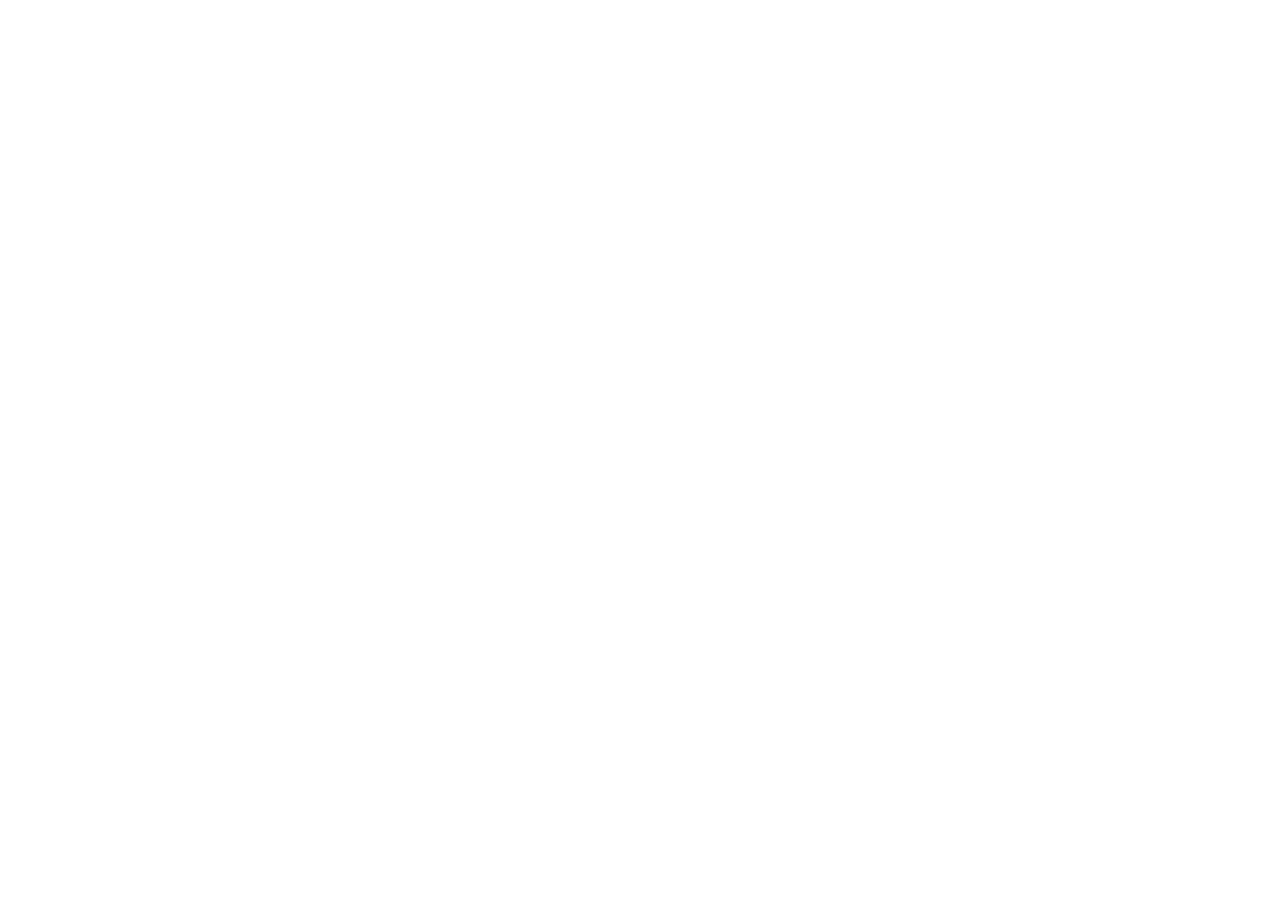
==== index.html @ 74be4c3e "Uploaded the initial files" ====
<!DOCTYPE html>
<!--[if lt IE 7]>      <html class="no-js lt-ie9 lt-ie8 lt-ie7"> <![endif]-->
<!--[if IE 7]>         <html class="no-js lt-ie9 lt-ie8"> <![endif]-->
<!--[if IE 8]>         <html class="no-js lt-ie9"> <![endif]-->
<!--[if gt IE 8]><!--> <html class="no-js"> <!--<![endif]-->
    <head>
        <meta charset="utf-8">
        <meta http-equiv="X-UA-Compatible" content="IE=edge,chrome=1">
        <title>GoFlyMe</title>
        <meta name="description" content="">
        <meta name="viewport" content="width=device-width">
        <link rel="apple-touch-icon" href="apple-touch-icon-57x57-precomposed.png" /> 
        <link rel="apple-touch-icon" sizes="72x72" href="apple-touch-icon-72x72-precomposed.png" /> 
        <link rel="apple-touch-icon" sizes="114x114" href="apple-touch-icon-114x114-precomposed.png.png" />
        <link rel="apple-touch-icon" sizes="144x144" href="apple-touch-icon-144x144-precomposed.png" />
        <link rel="icon" href="favicon.ico">
        <link rel="stylesheet" href="css/bootstrap.min.css">
        <link rel="stylesheet" href="css/bootstrap-responsive.css">

        <style>
            body {
                padding-top: 60px;
                padding-bottom: 40px;
            }
        </style>
        <link rel="stylesheet" href="css/bootstrap-responsive.min.css">
        <link rel="stylesheet" href="css/main.css">
        <script src="js/main.js" type="text/javascript"></script>
        <script src="js/vendor/modernizr-2.6.2-respond-1.1.0.min.js"></script>
    </head>
      <!--[if lt IE 7]><p class="chromeframe">You are using an <strong>outdated</strong> browser. Please <a href="http://browsehappy.com/">upgrade your browser</a> or <a href="http://www.google.com/chromeframe/?redirect=true">activate Google Chrome Frame</a> to improve your experience.</p><![endif]--><!-- This code is taken from http://twitter.github.com/bootstrap/examples/hero.html -->
      <body>
        <div class="container">
          <footer>
          </footer>
        </div><!-- /.container -->
        <script>
          !function ($) {
            $(function(){
              // carousel demo
              $('#myCarousel').carousel()
            })
          }(window.jQuery)
        </script>
        <script src="js/main.js" type="text/javascript"></script>
        <script src="js/vendor/jquery-1.10.1.min.js" type="text/javascript"></script>
        <script src="js/vendor/bootstrap.js" type="text/javascript"></script>
        <script src="js/vendor/modernizr-2.6.2-respond-1.1.0.min.js" type="text/javascript"></script>
      </body>
</html>
---- css/main.css ----
/* ==========================================================================
   Author's custom styles
   ========================================================================== */


/* GLOBAL STYLES
    -------------------------------------------------- */
    /* Padding below the footer and lighter body text */

    body {
      padding-bottom: 40px;
      color: #5a5a5a;
    }



    /* CUSTOMIZE THE NAVBAR
    -------------------------------------------------- */

    /* Special class on .container surrounding .navbar, used for positioning it into place. */
    .navbar-wrapper {
      position: absolute;
      top: 0;
      left: 0;
      right: 0;
      z-index: 10;
      margin-top: 20px;
      margin-bottom: -90px; /* Negative margin to pull up carousel. 90px is roughly margins and height of navbar. */
    }
    .navbar-wrapper .navbar {

    }

    /* Remove border and change up box shadow for more contrast */
    .navbar .navbar-inner {
      border: 0;
      -webkit-box-shadow: 0 2px 10px rgba(0,0,0,.25);
         -moz-box-shadow: 0 2px 10px rgba(0,0,0,.25);
              box-shadow: 0 2px 10px rgba(0,0,0,.25);
    }

    /* Downsize the brand/project name a bit */
    .navbar .brand {
      padding: 14px 20px 16px; /* Increase vertical padding to match navbar links */
      font-size: 16px;
      font-weight: bold;
      text-shadow: 0 -1px 0 rgba(0,0,0,.5);
    }

    /* Navbar links: increase padding for taller navbar */
    .navbar .nav > li > a {
      padding: 15px 20px;
    }

    /* Offset the responsive button for proper vertical alignment */
    .navbar .btn-navbar {
      margin-top: 10px;
    }



    /* CUSTOMIZE THE CAROUSEL
    -------------------------------------------------- */

    /* Carousel base class */
    .carousel {
      margin-bottom: 60px;
    }

    .carousel .container {
      position: relative;
      z-index: 9;
    }

    .carousel-control {
      height: 80px;
      margin-top: 0;
      font-size: 120px;
      text-shadow: 0 1px 1px rgba(0,0,0,.4);
      background-color: transparent;
      border: 0;
      z-index: 10;
    }

    .carousel .item {
      height: 500px;
    }
    .carousel img {
      position: absolute;
      top: 0;
      left: 0;
      min-width: 100%;
      height: 500px;
    }

    .carousel-caption {
      background-color: transparent;
      position: static;
      max-width: 550px;
      padding: 0 20px;
      margin-top: 200px;
    }
    .carousel-caption h1,
    .carousel-caption .lead {
      margin: 0;
      line-height: 1.25;
      color: #fff;
      text-shadow: 0 1px 1px rgba(0,0,0,.4);
    }
    .carousel-caption .btn {
      margin-top: 10px;
    }



    /* MARKETING CONTENT
    -------------------------------------------------- */

    /* Center align the text within the three columns below the carousel */
    .marketing .span4 {
      text-align: center;
    }
    .marketing h2 {
      font-weight: normal;
    }
    .marketing .span4 p {
      margin-left: 10px;
      margin-right: 10px;
    }


    /* Featurettes
    ------------------------- */

    .featurette-divider {
      margin: 80px 0; /* Space out the Bootstrap <hr> more */
    }
    .featurette {
      padding-top: 120px; /* Vertically center images part 1: add padding above and below text. */
      overflow: hidden; /* Vertically center images part 2: clear their floats. */
    }
    .featurette-image {
      margin-top: -120px; /* Vertically center images part 3: negative margin up the image the same amount of the padding to center it. */
    }

    /* Give some space on the sides of the floated elements so text doesn't run right into it. */
    .featurette-image.pull-left {
      margin-right: 40px;
    }
    .featurette-image.pull-right {
      margin-left: 40px;
    }

    /* Thin out the marketing headings */
    .featurette-heading {
      font-size: 50px;
      font-weight: 300;
      line-height: 1;
      letter-spacing: -1px;
    }



    /* RESPONSIVE CSS
    -------------------------------------------------- */

    @media (max-width: 979px) {

      .container.navbar-wrapper {
        margin-bottom: 0;
        width: auto;
      }
      .navbar-inner {
        border-radius: 0;
        margin: -20px 0;
      }

      .carousel .item {
        height: 500px;
      }
      .carousel img {
        width: auto;
        height: 500px;
      }

      .featurette {
        height: auto;
        padding: 0;
      }
      .featurette-image.pull-left,
      .featurette-image.pull-right {
        display: block;
        float: none;
        max-width: 40%;
        margin: 0 auto 20px;
      }
    }


    @media (max-width: 767px) {

      .navbar-inner {
        margin: -20px;
      }

      .carousel {
        margin-left: -20px;
        margin-right: -20px;
      }
      .carousel .container {

      }
      .carousel .item {
        height: 300px;
      }
      .carousel img {
        height: 300px;
      }
      .carousel-caption {
        width: 65%;
        padding: 0 70px;
        margin-top: 100px;
      }
      .carousel-caption h1 {
        font-size: 30px;
      }
      .carousel-caption .lead,
      .carousel-caption .btn {
        font-size: 18px;
      }

      .marketing .span4 + .span4 {
        margin-top: 40px;
      }

      .featurette-heading {
        font-size: 30px;
      }
      .featurette .lead {
        font-size: 18px;
        line-height: 1.5;
      }

    }
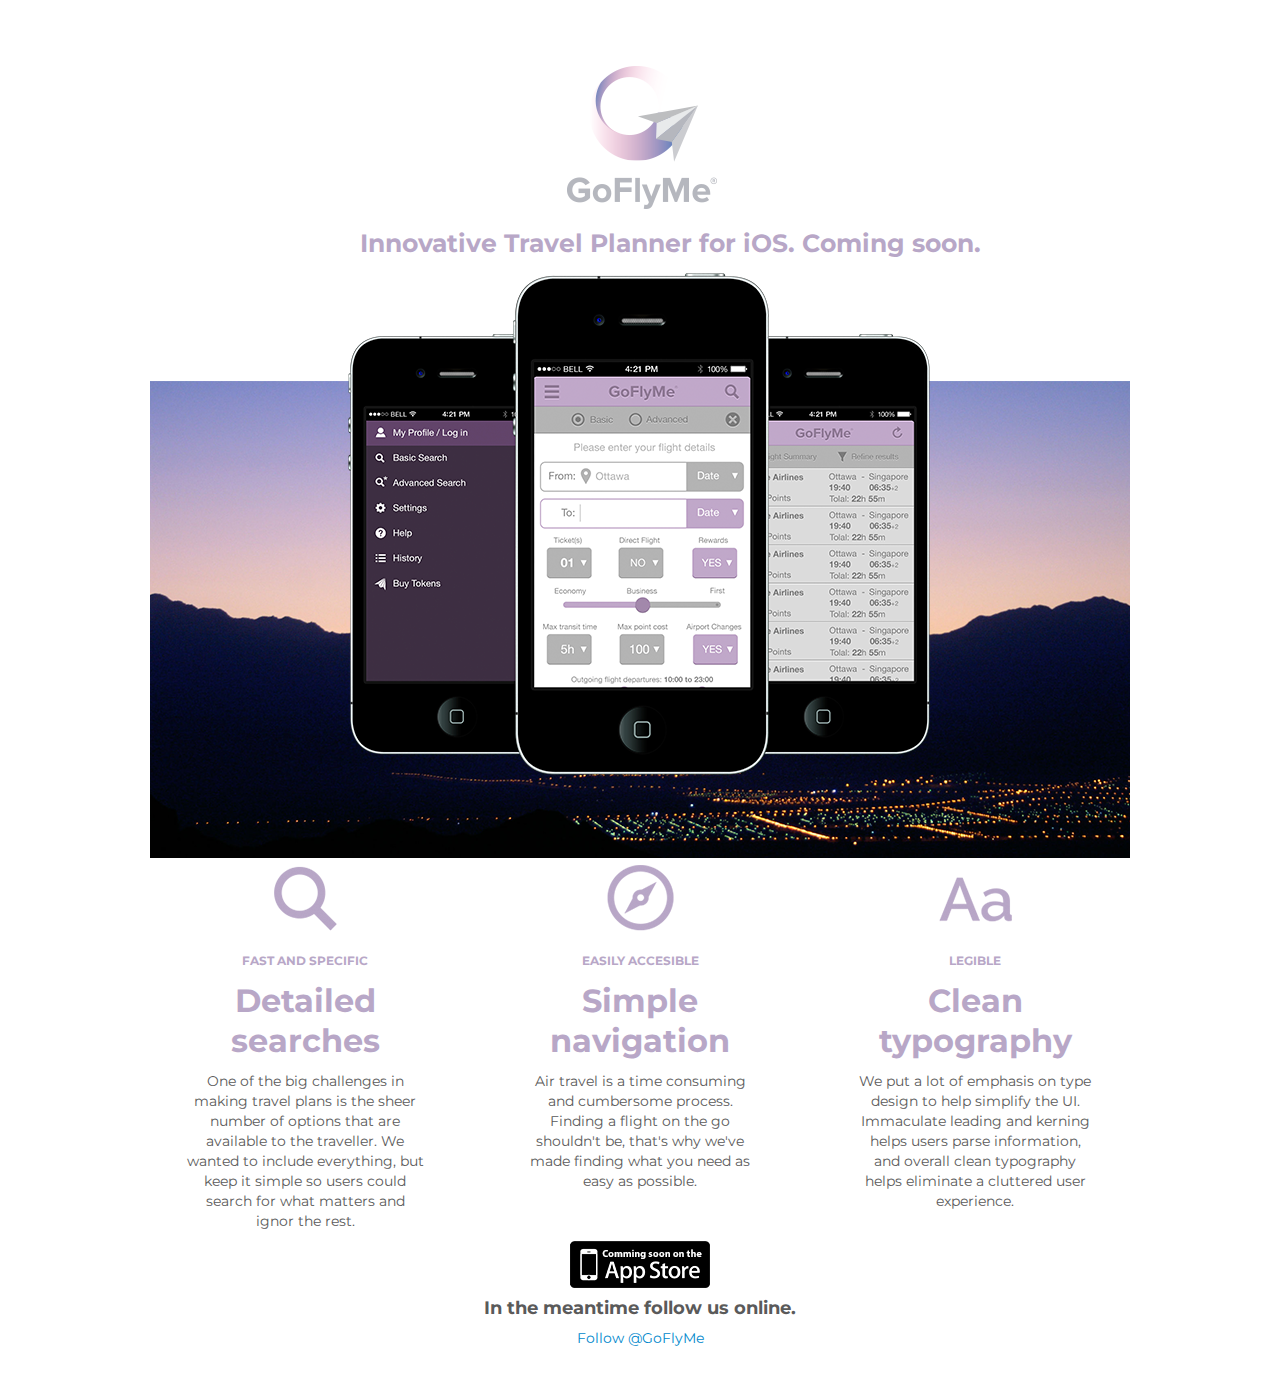
==== commit 6c4c75e5: "Added content" ====
--- a/index.html
+++ b/index.html
@@ -6,7 +6,7 @@
     <head>
         <meta charset="utf-8">
         <meta http-equiv="X-UA-Compatible" content="IE=edge,chrome=1">
-        <title>GoFlyMe</title>
+        <title>GoFlyMe &#9830; Travel Planner</title>
         <meta name="description" content="">
         <meta name="viewport" content="width=device-width">
         <link rel="apple-touch-icon" href="apple-touch-icon-57x57-precomposed.png" /> 
@@ -16,6 +16,7 @@
         <link rel="icon" href="favicon.ico">
         <link rel="stylesheet" href="css/bootstrap.min.css">
         <link rel="stylesheet" href="css/bootstrap-responsive.css">
+        <link href='http://fonts.googleapis.com/css?family=Montserrat:400,700' rel='stylesheet' type='text/css'>
 
         <style>
             body {
@@ -30,18 +31,66 @@
     </head>
       <!--[if lt IE 7]><p class="chromeframe">You are using an <strong>outdated</strong> browser. Please <a href="http://browsehappy.com/">upgrade your browser</a> or <a href="http://www.google.com/chromeframe/?redirect=true">activate Google Chrome Frame</a> to improve your experience.</p><![endif]--><!-- This code is taken from http://twitter.github.com/bootstrap/examples/hero.html -->
       <body>
+        <div id="fb-root"></div>
+        <script>(function(d, s, id) {
+          var js, fjs = d.getElementsByTagName(s)[0];
+          if (d.getElementById(id)) return;
+          js = d.createElement(s); js.id = id;
+          js.src = "//connect.facebook.net/en_US/all.js#xfbml=1";
+          fjs.parentNode.insertBefore(js, fjs);
+        }(document, 'script', 'facebook-jssdk'));
+        </script>
         <div class="container">
-          <footer>
+          <div class="row">
+            <div class="span12">
+              <h1>GoFlyMe</h1>
+            </div>
+            <div class="span2 offset5">
+              <img class="logo" src="img/goflyme-logo.png" alt="">
+            </div>
+          </div>
+          <div class"row">
+            <div class="span12">
+              <h3>Innovative Travel Planner for iOS. Coming soon.</h3>
+            </div>
+          </div>
+          <div class="row">
+            <div class="span12">
+              <img class="hero-img" src="img/goflyme-header.png" alt=""> 
+            </div>
+          </div>
+          <div class="row">
+            <div class="span4 topic-left">
+              <img src="img/goflyme-search.png" alt="">
+              <h6>FAST AND SPECIFIC</h6>
+              <h2>Detailed searches</h2>
+              <p>One of the big challenges in making travel plans is the sheer number of options that are available to the traveller. We wanted to include everything, but keep it simple so users could search for what matters and ignor the rest.</p>
+            </div>
+            <div class="span4 topic">
+              <img src="img/goflyme-navigation.png" alt="">
+              <h6>EASILY ACCESIBLE</h6>
+              <h2>Simple navigation</h2>
+              <p>Air travel is a time consuming and cumbersome process. Finding a flight on the go shouldn't be, that's why we've made finding what you need as easy as possible.</p>
+            </div>
+            <div class="span4 topic-right">
+              <img src="img/goflyme-type.png" alt="">
+              <h6>LEGIBLE</h6>
+              <h2>Clean typography</h2>
+              <p>We put a lot of emphasis on type design to help simplify the UI. Immaculate leading and kerning helps users parse information, and overall clean typography helps eliminate a cluttered user experience.</p>
+            </div>
+          </div>
+          <footer class="row">
+            <div class="span4 offset4 social" class="flipInX animated">
+              <img src="img/goflyme-comingsoon-app-store.png">
+              <h4>In the meantime follow us online.</h4>
+              <a href="https://twitter.com/GoFlyMe" class="twitter-follow-button" data-show-count="false" data-size="large">Follow @GoFlyMe</a>
+              <script>!function(d,s,id){var js,fjs=d.getElementsByTagName(s)[0],p=/^http:/.test(d.location)?'http':'https';if(!d.getElementById(id)){js=d.createElement(s);js.id=id;js.src=p+'://platform.twitter.com/widgets.js';fjs.parentNode.insertBefore(js,fjs);}}(document, 'script', 'twitter-wjs');
+              </script>
+              <div class="fb-like" data-href="http://goflyme.com" data-send="false" data-layout="button_count" data-width="149" data-show-faces="true" data-font="tahoma">
+              </div>
+            </div>
           </footer>
         </div><!-- /.container -->
-        <script>
-          !function ($) {
-            $(function(){
-              // carousel demo
-              $('#myCarousel').carousel()
-            })
-          }(window.jQuery)
-        </script>
         <script src="js/main.js" type="text/javascript"></script>
         <script src="js/vendor/jquery-1.10.1.min.js" type="text/javascript"></script>
         <script src="js/vendor/bootstrap.js" type="text/javascript"></script>
--- a/css/main.css
+++ b/css/main.css
@@ -8,6 +8,10 @@
 /* GLOBAL STYLES
     -------------------------------------------------- */
     /* Padding below the footer and lighter body text */
+    *{
+      font-family: 'Montserrat', sans-serif;
+      text-align: center;
+    }
 
     body {
       padding-bottom: 40px;
@@ -15,246 +19,60 @@
     }
 
 
+h1{
+  position: absolute;
+  left: -100000px;
+  height: 0;
+}
 
-    /* CUSTOMIZE THE NAVBAR
-    -------------------------------------------------- */
+h2, h3, h6 {
+  color: #b8a7c7;  
+}
 
-    /* Special class on .container surrounding .navbar, used for positioning it into place. */
-    .navbar-wrapper {
-      position: absolute;
-      top: 0;
-      left: 0;
-      right: 0;
-      z-index: 10;
-      margin-top: 20px;
-      margin-bottom: -90px; /* Negative margin to pull up carousel. 90px is roughly margins and height of navbar. */
-    }
-    .navbar-wrapper .navbar {
+.topic-left img {
+  padding-left: 130px;
+}
 
-    }
+.topic-left h6 {
+  padding-left: 130px;
+}
 
-    /* Remove border and change up box shadow for more contrast */
-    .navbar .navbar-inner {
-      border: 0;
-      -webkit-box-shadow: 0 2px 10px rgba(0,0,0,.25);
-         -moz-box-shadow: 0 2px 10px rgba(0,0,0,.25);
-              box-shadow: 0 2px 10px rgba(0,0,0,.25);
-    }
+.topic-left h2 {
+  padding-left: 130px;
+}
 
-    /* Downsize the brand/project name a bit */
-    .navbar .brand {
-      padding: 14px 20px 16px; /* Increase vertical padding to match navbar links */
-      font-size: 16px;
-      font-weight: bold;
-      text-shadow: 0 -1px 0 rgba(0,0,0,.5);
-    }
+.topic-left p {
+  padding-left: 130px;
+}
 
-    /* Navbar links: increase padding for taller navbar */
-    .navbar .nav > li > a {
-      padding: 15px 20px;
-    }
+.topic img {
+  padding: 0 65px;
+}
 
-    /* Offset the responsive button for proper vertical alignment */
-    .navbar .btn-navbar {
-      margin-top: 10px;
-    }
+.topic h6 {
+  padding: 0 65px;
+}
 
+.topic h2 {
+  padding: 0 65px;
+}
 
+.topic p {
+  padding: 0 65px;
+}
 
-    /* CUSTOMIZE THE CAROUSEL
-    -------------------------------------------------- */
+.topic-right img {
+  padding-right: 130px;
+}
 
-    /* Carousel base class */
-    .carousel {
-      margin-bottom: 60px;
-    }
+.topic-right h6 {
+  padding-right: 130px;
+}
 
-    .carousel .container {
-      position: relative;
-      z-index: 9;
-    }
+.topic-right h2 {
+  padding-right: 130px;
+}
 
-    .carousel-control {
-      height: 80px;
-      margin-top: 0;
-      font-size: 120px;
-      text-shadow: 0 1px 1px rgba(0,0,0,.4);
-      background-color: transparent;
-      border: 0;
-      z-index: 10;
-    }
-
-    .carousel .item {
-      height: 500px;
-    }
-    .carousel img {
-      position: absolute;
-      top: 0;
-      left: 0;
-      min-width: 100%;
-      height: 500px;
-    }
-
-    .carousel-caption {
-      background-color: transparent;
-      position: static;
-      max-width: 550px;
-      padding: 0 20px;
-      margin-top: 200px;
-    }
-    .carousel-caption h1,
-    .carousel-caption .lead {
-      margin: 0;
-      line-height: 1.25;
-      color: #fff;
-      text-shadow: 0 1px 1px rgba(0,0,0,.4);
-    }
-    .carousel-caption .btn {
-      margin-top: 10px;
-    }
-
-
-
-    /* MARKETING CONTENT
-    -------------------------------------------------- */
-
-    /* Center align the text within the three columns below the carousel */
-    .marketing .span4 {
-      text-align: center;
-    }
-    .marketing h2 {
-      font-weight: normal;
-    }
-    .marketing .span4 p {
-      margin-left: 10px;
-      margin-right: 10px;
-    }
-
-
-    /* Featurettes
-    ------------------------- */
-
-    .featurette-divider {
-      margin: 80px 0; /* Space out the Bootstrap <hr> more */
-    }
-    .featurette {
-      padding-top: 120px; /* Vertically center images part 1: add padding above and below text. */
-      overflow: hidden; /* Vertically center images part 2: clear their floats. */
-    }
-    .featurette-image {
-      margin-top: -120px; /* Vertically center images part 3: negative margin up the image the same amount of the padding to center it. */
-    }
-
-    /* Give some space on the sides of the floated elements so text doesn't run right into it. */
-    .featurette-image.pull-left {
-      margin-right: 40px;
-    }
-    .featurette-image.pull-right {
-      margin-left: 40px;
-    }
-
-    /* Thin out the marketing headings */
-    .featurette-heading {
-      font-size: 50px;
-      font-weight: 300;
-      line-height: 1;
-      letter-spacing: -1px;
-    }
-
-
-
-    /* RESPONSIVE CSS
-    -------------------------------------------------- */
-
-    @media (max-width: 979px) {
-
-      .container.navbar-wrapper {
-        margin-bottom: 0;
-        width: auto;
-      }
-      .navbar-inner {
-        border-radius: 0;
-        margin: -20px 0;
-      }
-
-      .carousel .item {
-        height: 500px;
-      }
-      .carousel img {
-        width: auto;
-        height: 500px;
-      }
-
-      .featurette {
-        height: auto;
-        padding: 0;
-      }
-      .featurette-image.pull-left,
-      .featurette-image.pull-right {
-        display: block;
-        float: none;
-        max-width: 40%;
-        margin: 0 auto 20px;
-      }
-    }
-
-
-    @media (max-width: 767px) {
-
-      .navbar-inner {
-        margin: -20px;
-      }
-
-      .carousel {
-        margin-left: -20px;
-        margin-right: -20px;
-      }
-      .carousel .container {
-
-      }
-      .carousel .item {
-        height: 300px;
-      }
-      .carousel img {
-        height: 300px;
-      }
-      .carousel-caption {
-        width: 65%;
-        padding: 0 70px;
-        margin-top: 100px;
-      }
-      .carousel-caption h1 {
-        font-size: 30px;
-      }
-      .carousel-caption .lead,
-      .carousel-caption .btn {
-        font-size: 18px;
-      }
-
-      .marketing .span4 + .span4 {
-        margin-top: 40px;
-      }
-
-      .featurette-heading {
-        font-size: 30px;
-      }
-      .featurette .lead {
-        font-size: 18px;
-        line-height: 1.5;
-      }
-
-    }
-
-
-
-
-
-
-
-
-
-
-
-
-
-
+.topic-right p {
+  padding-right: 130px;
+}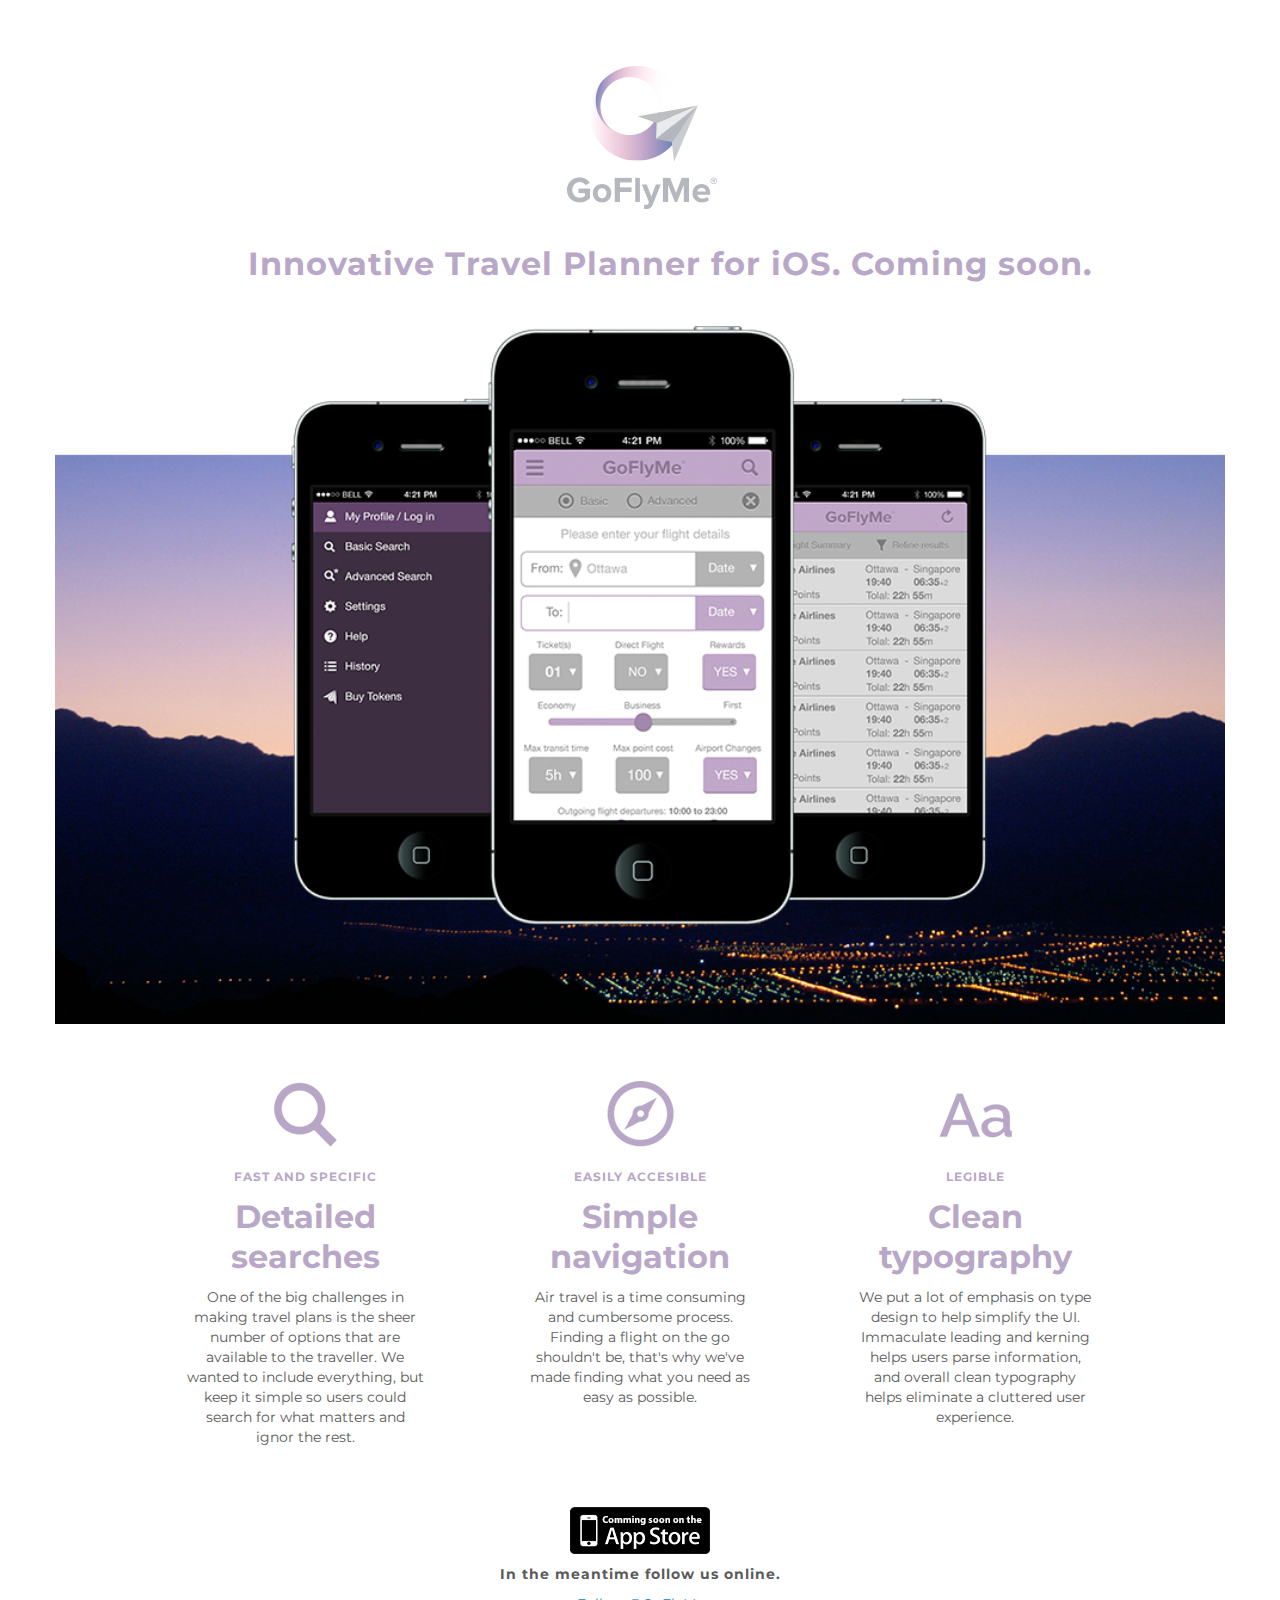
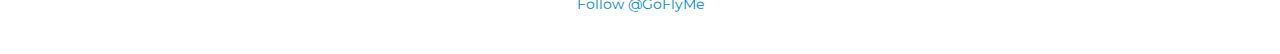
==== commit 4ac729a8: "added padding" ====
--- a/index.html
+++ b/index.html
@@ -50,16 +50,16 @@
             </div>
           </div>
           <div class"row">
-            <div class="span12">
-              <h3>Innovative Travel Planner for iOS. Coming soon.</h3>
+            <div class="span12 header">
+              <h2>Innovative Travel Planner for iOS. Coming soon.</h2>
             </div>
           </div>
           <div class="row">
             <div class="span12">
-              <img class="hero-img" src="img/goflyme-header.png" alt=""> 
+              <img class="header-img" src="img/goflyme-header.png" alt=""> 
             </div>
           </div>
-          <div class="row">
+          <div class="row topics">
             <div class="span4 topic-left">
               <img src="img/goflyme-search.png" alt="">
               <h6>FAST AND SPECIFIC</h6>
@@ -82,7 +82,7 @@
           <footer class="row">
             <div class="span4 offset4 social" class="flipInX animated">
               <img src="img/goflyme-comingsoon-app-store.png">
-              <h4>In the meantime follow us online.</h4>
+              <h5>In the meantime follow us online.</h5>
               <a href="https://twitter.com/GoFlyMe" class="twitter-follow-button" data-show-count="false" data-size="large">Follow @GoFlyMe</a>
               <script>!function(d,s,id){var js,fjs=d.getElementsByTagName(s)[0],p=/^http:/.test(d.location)?'http':'https';if(!d.getElementById(id)){js=d.createElement(s);js.id=id;js.src=p+'://platform.twitter.com/widgets.js';fjs.parentNode.insertBefore(js,fjs);}}(document, 'script', 'twitter-wjs');
               </script>
--- a/css/main.css
+++ b/css/main.css
@@ -29,11 +29,30 @@
   color: #b8a7c7;  
 }
 
+.header {
+  margin-top: 10px;
+}
+
+.header h2 {
+  letter-spacing: 1px;
+  line-height: 2;
+}
+
+.header-img{
+  margin-top: 20px;
+  width: 100%;
+}
+
+.topics {
+  margin-top: 50px;
+}
+
 .topic-left img {
   padding-left: 130px;
 }
 
 .topic-left h6 {
+  letter-spacing: 1px;
   padding-left: 130px;
 }
 
@@ -50,6 +69,7 @@
 }
 
 .topic h6 {
+  letter-spacing: 1px;
   padding: 0 65px;
 }
 
@@ -66,6 +86,7 @@
 }
 
 .topic-right h6 {
+  letter-spacing: 1px;
   padding-right: 130px;
 }
 
@@ -75,4 +96,12 @@
 
 .topic-right p {
   padding-right: 130px;
+}
+
+.social {
+  margin-top: 50px;
+}
+
+.social h5 {
+  letter-spacing: 1px;
 }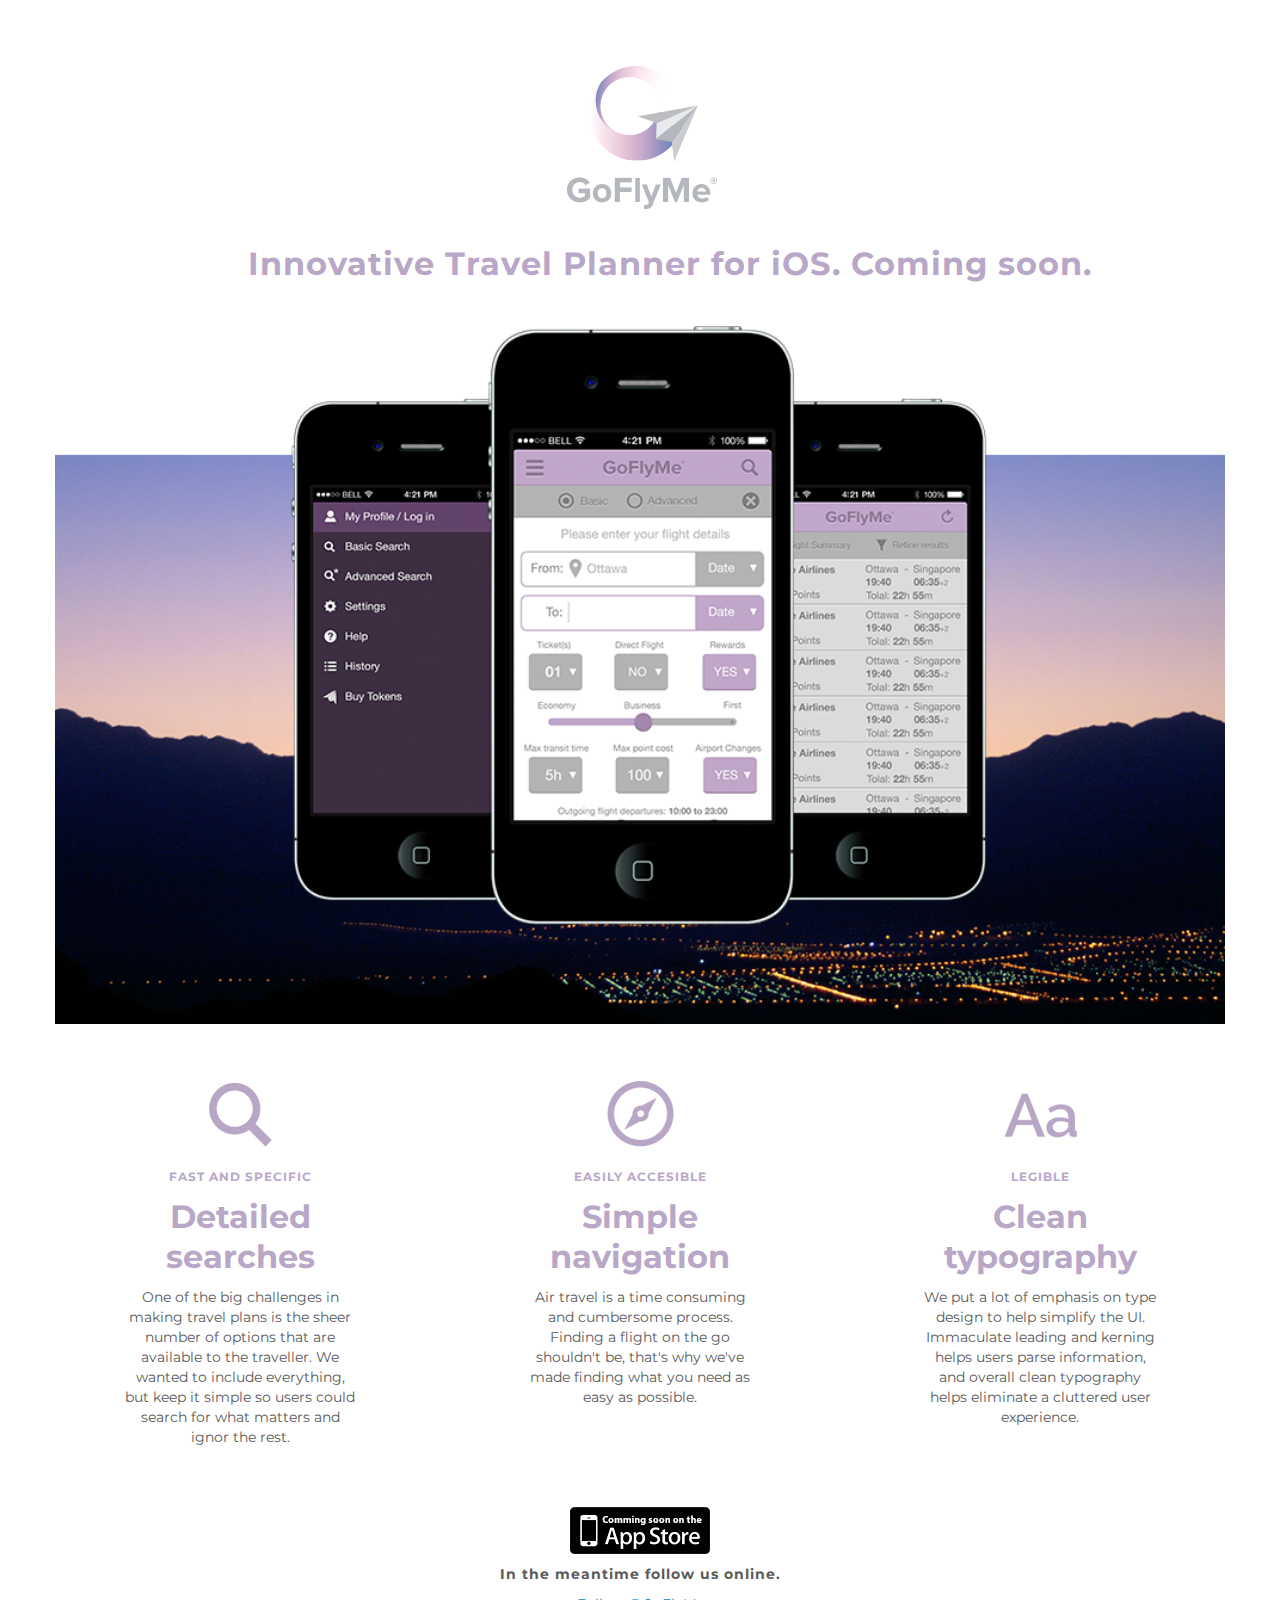
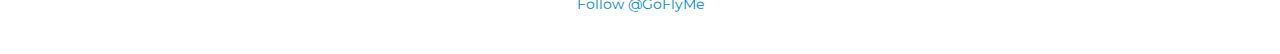
==== commit fb9e7770: "replace padding in topics with line breaks" ====
--- a/index.html
+++ b/index.html
@@ -60,23 +60,23 @@
             </div>
           </div>
           <div class="row topics">
-            <div class="span4 topic-left">
+            <div class="span4 topic">
               <img src="img/goflyme-search.png" alt="">
               <h6>FAST AND SPECIFIC</h6>
-              <h2>Detailed searches</h2>
-              <p>One of the big challenges in making travel plans is the sheer number of options that are available to the traveller. We wanted to include everything, but keep it simple so users could search for what matters and ignor the rest.</p>
+              <h2>Detailed<br/>searches</h2>
+              <p>One of the big challenges in<br/>making travel plans is the sheer<br/>number of options that are<br/>available to the traveller. We<br/>wanted to include everything,<br/>but keep it simple so users could<br/>search for what matters and<br/>ignor the rest.</p>
             </div>
             <div class="span4 topic">
               <img src="img/goflyme-navigation.png" alt="">
               <h6>EASILY ACCESIBLE</h6>
-              <h2>Simple navigation</h2>
-              <p>Air travel is a time consuming and cumbersome process. Finding a flight on the go shouldn't be, that's why we've made finding what you need as easy as possible.</p>
+              <h2>Simple<br/>navigation</h2>
+              <p>Air travel is a time consuming<br/>and cumbersome process.<br/>Finding a flight on the go<br/>shouldn't be, that's why we've<br/>made finding what you need as<br/>easy as possible.</p>
             </div>
-            <div class="span4 topic-right">
+            <div class="span4 topic">
               <img src="img/goflyme-type.png" alt="">
               <h6>LEGIBLE</h6>
-              <h2>Clean typography</h2>
-              <p>We put a lot of emphasis on type design to help simplify the UI. Immaculate leading and kerning helps users parse information, and overall clean typography helps eliminate a cluttered user experience.</p>
+              <h2>Clean<br/>typography</h2>
+              <p>We put a lot of emphasis on type<br/>design to help simplify the UI.<br/>Immaculate leading and kerning<br/>helps users parse information,<br/>and overall clean typography<br/>helps eliminate a cluttered user<br/>experience.</p>
             </div>
           </div>
           <footer class="row">
--- a/css/main.css
+++ b/css/main.css
@@ -47,55 +47,8 @@
   margin-top: 50px;
 }
 
-.topic-left img {
-  padding-left: 130px;
-}
-
-.topic-left h6 {
-  letter-spacing: 1px;
-  padding-left: 130px;
-}
-
-.topic-left h2 {
-  padding-left: 130px;
-}
-
-.topic-left p {
-  padding-left: 130px;
-}
-
-.topic img {
-  padding: 0 65px;
-}
-
 .topic h6 {
   letter-spacing: 1px;
-  padding: 0 65px;
-}
-
-.topic h2 {
-  padding: 0 65px;
-}
-
-.topic p {
-  padding: 0 65px;
-}
-
-.topic-right img {
-  padding-right: 130px;
-}
-
-.topic-right h6 {
-  letter-spacing: 1px;
-  padding-right: 130px;
-}
-
-.topic-right h2 {
-  padding-right: 130px;
-}
-
-.topic-right p {
-  padding-right: 130px;
 }
 
 .social {
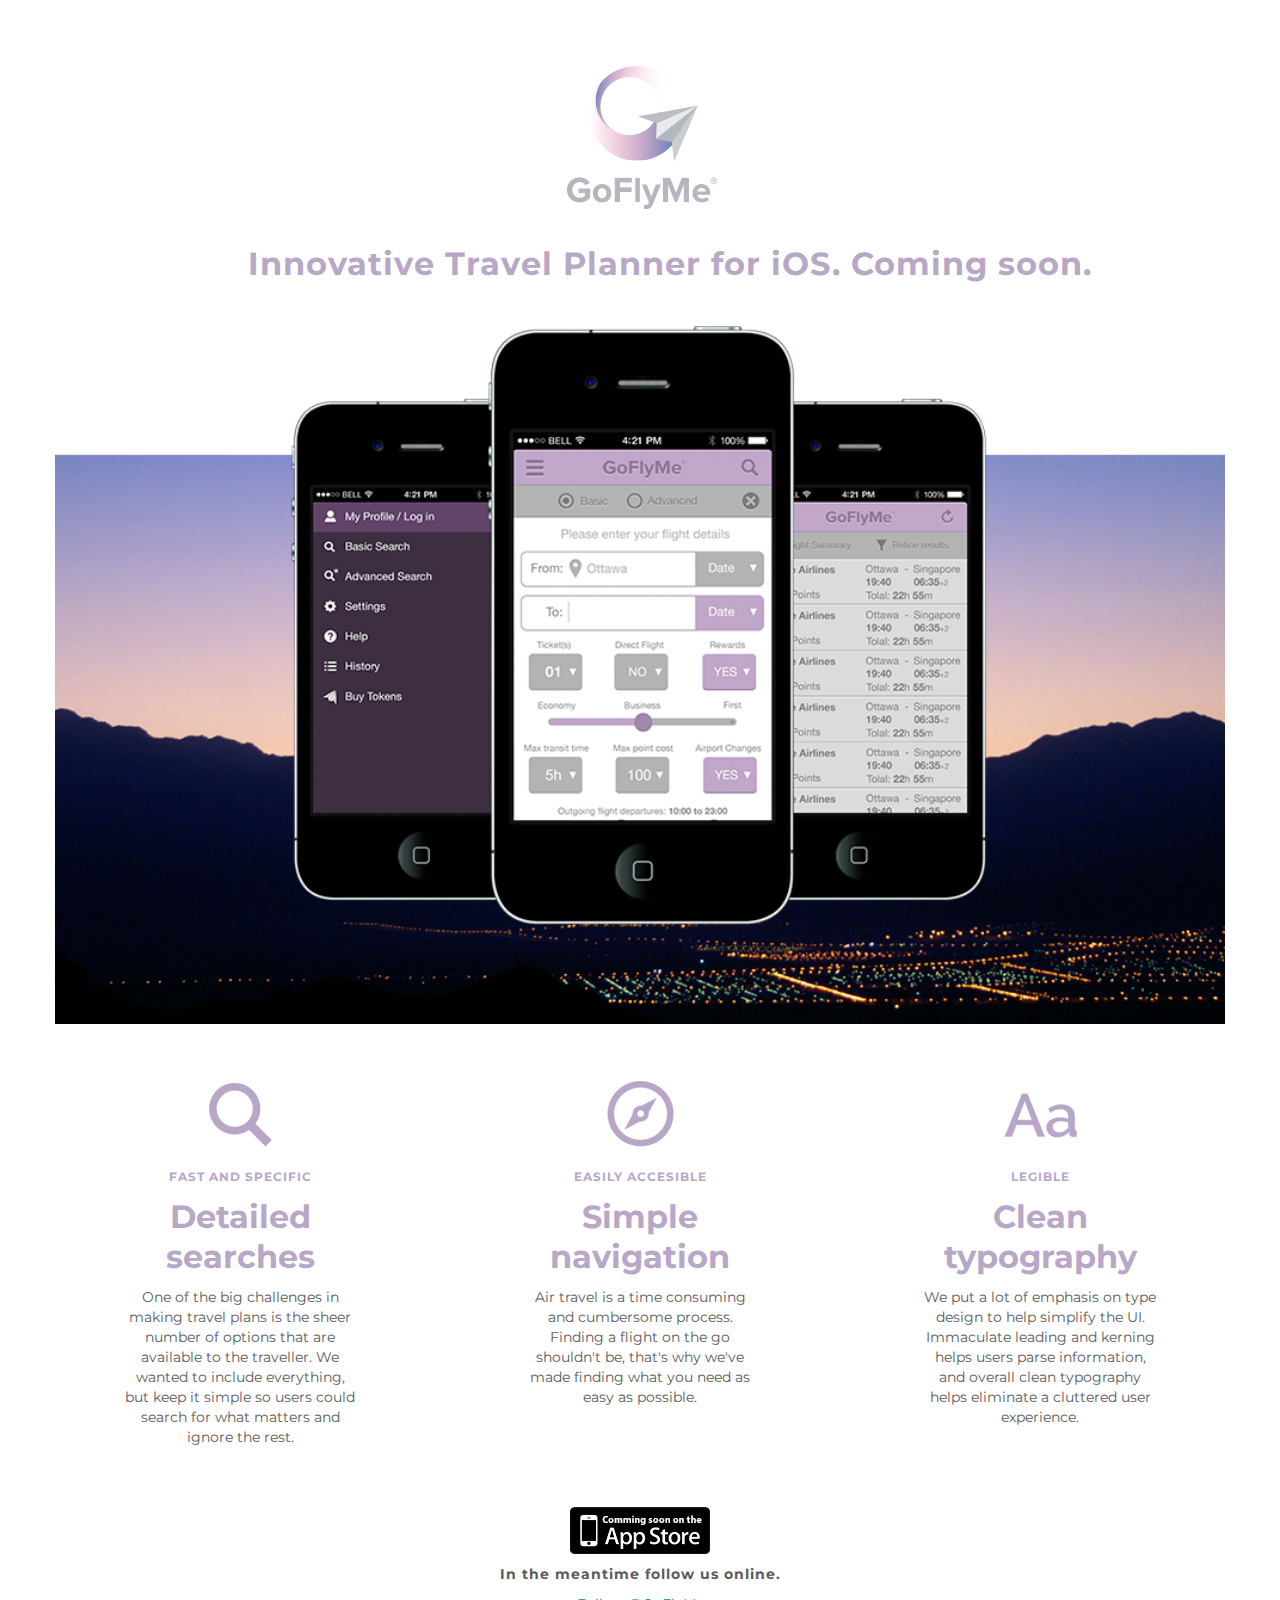
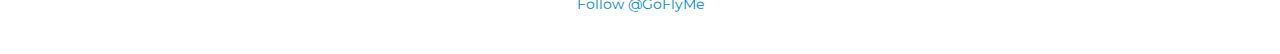
==== commit b28d7951: "add some seo" ====
--- a/index.html
+++ b/index.html
@@ -7,8 +7,9 @@
         <meta charset="utf-8">
         <meta http-equiv="X-UA-Compatible" content="IE=edge,chrome=1">
         <title>GoFlyMe &#9830; Travel Planner</title>
-        <meta name="description" content="">
+        <meta name="description" content="Innovative Travel Planner for iOS.">
         <meta name="viewport" content="width=device-width">
+        <meta name="keywords" content="travel planner, ios app, flight booking">
         <link rel="apple-touch-icon" href="apple-touch-icon-57x57-precomposed.png" /> 
         <link rel="apple-touch-icon" sizes="72x72" href="apple-touch-icon-72x72-precomposed.png" /> 
         <link rel="apple-touch-icon" sizes="114x114" href="apple-touch-icon-114x114-precomposed.png.png" />
@@ -46,7 +47,7 @@
               <h1>GoFlyMe</h1>
             </div>
             <div class="span2 offset5">
-              <img class="logo" src="img/goflyme-logo.png" alt="">
+              <img class="logo" src="img/goflyme-logo.png" alt="GoFlyMe">
             </div>
           </div>
           <div class"row">
@@ -56,24 +57,24 @@
           </div>
           <div class="row">
             <div class="span12">
-              <img class="header-img" src="img/goflyme-header.png" alt=""> 
+              <img class="header-img" src="img/goflyme-header.png" alt="GoFlyMe iOS Application"> 
             </div>
           </div>
           <div class="row topics">
             <div class="span4 topic">
-              <img src="img/goflyme-search.png" alt="">
+              <img src="img/goflyme-search.png" alt="search">
               <h6>FAST AND SPECIFIC</h6>
               <h2>Detailed<br/>searches</h2>
-              <p>One of the big challenges in<br/>making travel plans is the sheer<br/>number of options that are<br/>available to the traveller. We<br/>wanted to include everything,<br/>but keep it simple so users could<br/>search for what matters and<br/>ignor the rest.</p>
+              <p>One of the big challenges in<br/>making travel plans is the sheer<br/>number of options that are<br/>available to the traveller. We<br/>wanted to include everything,<br/>but keep it simple so users could<br/>search for what matters and<br/>ignore the rest.</p>
             </div>
             <div class="span4 topic">
-              <img src="img/goflyme-navigation.png" alt="">
+              <img src="img/goflyme-navigation.png" alt="navigation">
               <h6>EASILY ACCESIBLE</h6>
               <h2>Simple<br/>navigation</h2>
               <p>Air travel is a time consuming<br/>and cumbersome process.<br/>Finding a flight on the go<br/>shouldn't be, that's why we've<br/>made finding what you need as<br/>easy as possible.</p>
             </div>
             <div class="span4 topic">
-              <img src="img/goflyme-type.png" alt="">
+              <img src="img/goflyme-type.png" alt="typography">
               <h6>LEGIBLE</h6>
               <h2>Clean<br/>typography</h2>
               <p>We put a lot of emphasis on type<br/>design to help simplify the UI.<br/>Immaculate leading and kerning<br/>helps users parse information,<br/>and overall clean typography<br/>helps eliminate a cluttered user<br/>experience.</p>
